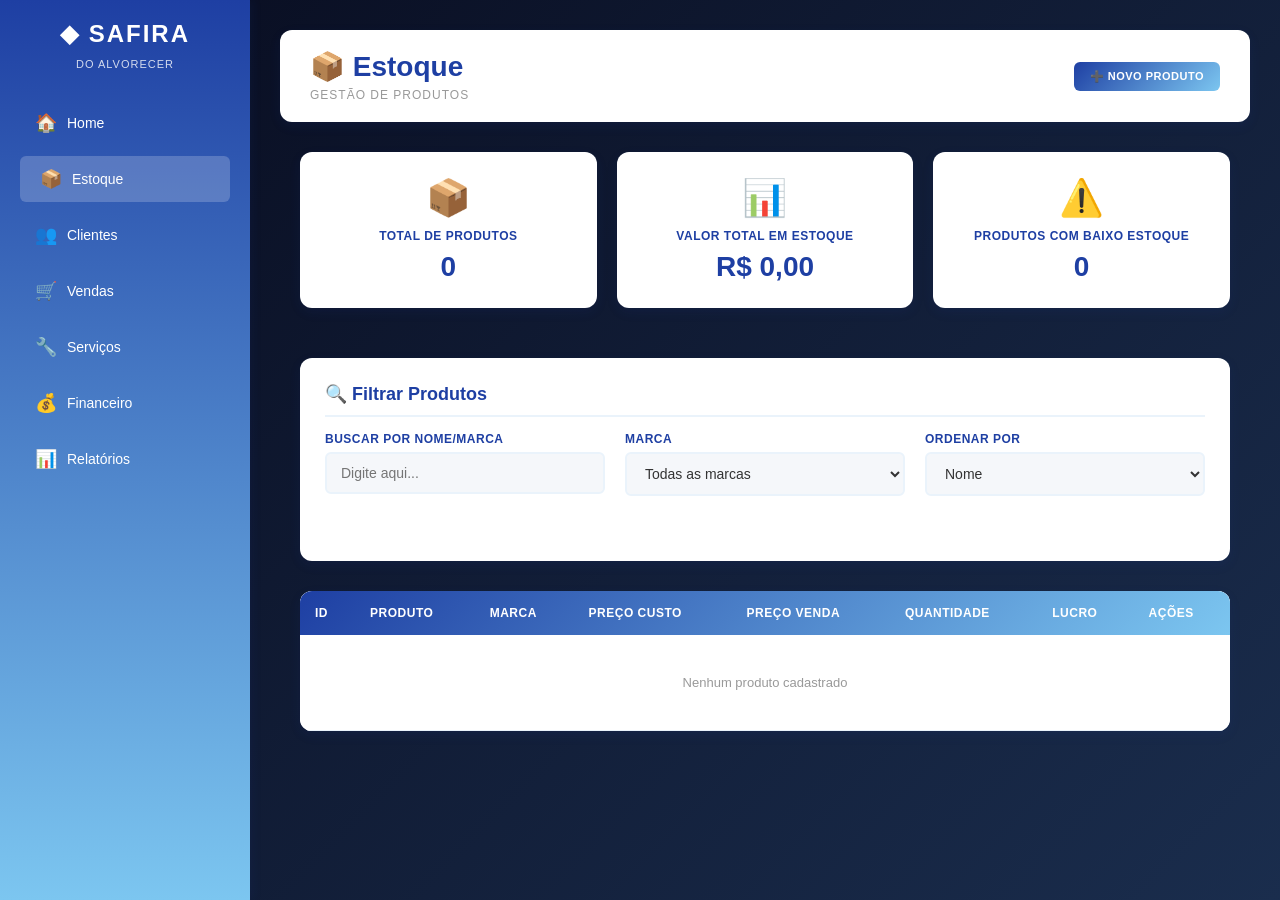
==== modulos/estoque.html @ ae23768a "Create estoque.html" ====
<!DOCTYPE html>
<html lang="pt-BR">
<head>
    <meta charset="UTF-8">
    <meta name="viewport" content="width=device-width, initial-scale=1.0">
    <title>SAFIRA - Estoque</title>
    <link rel="stylesheet" href="../css/style.css">
</head>
<body>
    <!-- SIDEBAR -->
    <aside class="sidebar">
        <div class="sidebar-logo">◆ SAFIRA</div>
        <div class="sidebar-subtitle">Do Alvorecer</div>
        
        <ul class="sidebar-menu">
            <li>
                <a href="../index.html">
                    <span>🏠</span>
                    Home
                </a>
            </li>
            <li>
                <a href="estoque.html" class="ativo">
                    <span>📦</span>
                    Estoque
                </a>
            </li>
            <li>
                <a href="clientes.html">
                    <span>👥</span>
                    Clientes
                </a>
            </li>
            <li>
                <a href="vendas.html">
                    <span>🛒</span>
                    Vendas
                </a>
            </li>
            <li>
                <a href="servicos.html">
                    <span>🔧</span>
                    Serviços
                </a>
            </li>
            <li>
                <a href="financeiro.html">
                    <span>💰</span>
                    Financeiro
                </a>
            </li>
            <li>
                <a href="relatorios.html">
                    <span>📊</span>
                    Relatórios
                </a>
            </li>
        </ul>
    </aside>

    <!-- MAIN CONTENT -->
    <main class="main-content">
        <!-- HEADER -->
        <header class="header">
            <div class="header-titulo">
                <h1>📦 Estoque</h1>
                <p>Gestão de produtos</p>
            </div>
            <div class="header-acoes">
                <button class="btn btn-primary btn-small" onclick="abrirModalAdicionar()">
                    ➕ Novo Produto
                </button>
            </div>
        </header>

        <!-- CONTAINER PRINCIPAL -->
        <div class="container">
            <!-- CARDS DE ESTATÍSTICAS -->
            <div style="display: grid; grid-template-columns: repeat(auto-fit, minmax(200px, 1fr)); gap: 20px; margin-bottom: 30px;">
                <div class="stat-card">
                    <div class="stat-icon">📦</div>
                    <div class="stat-label">Total de Produtos</div>
                    <div class="stat-value" id="totalProdutos">0</div>
                </div>
                <div class="stat-card">
                    <div class="stat-icon">📊</div>
                    <div class="stat-label">Valor Total em Estoque</div>
                    <div class="stat-value" id="valorTotal">R$ 0</div>
                </div>
                <div class="stat-card">
                    <div class="stat-icon">⚠️</div>
                    <div class="stat-label">Produtos com Baixo Estoque</div>
                    <div class="stat-value" id="baixoEstoque">0</div>
                </div>
            </div>

            <!-- FILTROS -->
            <div class="card">
                <h3 class="card-titulo">🔍 Filtrar Produtos</h3>
                
                <div class="form-row">
                    <div class="form-group">
                        <label>Buscar por Nome/Marca</label>
                        <input type="text" id="buscaNome" placeholder="Digite aqui..." 
                               onkeyup="filtrarTabela()">
                    </div>
                    <div class="form-group">
                        <label>Marca</label>
                        <select id="filtroMarca" onchange="filtrarTabela()">
                            <option value="">Todas as marcas</option>
                        </select>
                    </div>
                    <div class="form-group">
                        <label>Ordenar por</label>
                        <select id="ordenar" onchange="filtrarTabela()">
                            <option value="nome">Nome</option>
                            <option value="preco">Preço</option>
                            <option value="estoque">Quantidade</option>
                        </select>
                    </div>
                </div>
            </div>

            <!-- TABELA DE PRODUTOS -->
            <div class="tabela-container" style="margin-top: 30px;">
                <table id="tabelaProdutos">
                    <thead>
                        <tr>
                            <th>ID</th>
                            <th>Produto</th>
                            <th>Marca</th>
                            <th>Preço Custo</th>
                            <th>Preço Venda</th>
                            <th>Quantidade</th>
                            <th>Lucro</th>
                            <th>Ações</th>
                        </tr>
                    </thead>
                    <tbody id="tbody">
                        <tr>
                            <td colspan="8" style="text-align: center; padding: 40px;">
                                <div class="loading">
                                    <div class="spinner"></div>
                                    <p>Carregando produtos...</p>
                                </div>
                            </td>
                        </tr>
                    </tbody>
                </table>
            </div>

        </div>
    </main>

    <!-- MODAL ADICIONAR PRODUTO -->
    <div class="modal" id="modalAdicionar">
        <div class="modal-content">
            <button class="modal-close" onclick="fecharModalAdicionar()">✕</button>
            <div class="modal-header">➕ Novo Produto</div>
            
            <div class="modal-body">
                <form id="formProduto">
                    <div class="form-group">
                        <label>Nome do Produto *</label>
                        <input type="text" name="nome" required>
                    </div>

                    <div class="form-row">
                        <div class="form-group">
                            <label>Marca *</label>
                            <input type="text" name="marca" required>
                        </div>
                        <div class="form-group">
                            <label>Modelo *</label>
                            <input type="text" name="modelo" required>
                        </div>
                    </div>

                    <div class="form-row">
                        <div class="form-group">
                            <label>Cor</label>
                            <input type="text" name="cor">
                        </div>
                        <div class="form-group">
                            <label>Preço Custo *</label>
                            <input type="number" name="preco_custo" step="0.01" min="0" required>
                        </div>
                    </div>

                    <div class="form-row">
                        <div class="form-group">
                            <label>Preço Venda *</label>
                            <input type="number" name="preco_venda" step="0.01" min="0" required>
                        </div>
                        <div class="form-group">
                            <label>Quantidade *</label>
                            <input type="number" name="estoque" min="1" value="1" required>
                        </div>
                    </div>

                    <div class="form-group">
                        <label>Descrição</label>
                        <textarea name="descricao"></textarea>
                    </div>
                </form>
            </div>

            <div class="modal-footer">
                <button class="btn btn-secondary" onclick="fecharModalAdicionar()">Cancelar</button>
                <button class="btn btn-primary" onclick="salvarProduto()">Salvar Produto</button>
            </div>
        </div>
    </div>

    <!-- SCRIPTS -->
    <script src="../js/config.js"></script>
    <script src="../js/utils.js"></script>
    <script src="../js/api.js"></script>

    <script>
        let todosProdutos = [];

        // Carregar produtos ao abrir a página
        document.addEventListener('DOMContentLoaded', function() {
            carregarProdutos();
        });

        async function carregarProdutos() {
            const produtos = await listarEstoque();
            todosProdutos = produtos;
            
            preencherTabela(produtos);
            carregarMarcas();
            atualizarEstatisticas(produtos);
        }

        function preencherTabela(produtos) {
            const tbody = document.getElementById('tbody');
            
            if (produtos.length === 0) {
                tbody.innerHTML = `
                    <tr>
                        <td colspan="8" style="text-align: center; padding: 40px;">
                            <p style="color: #999;">Nenhum produto cadastrado</p>
                        </td>
                    </tr>
                `;
                return;
            }

            tbody.innerHTML = produtos.map((p, index) => {
                const custo = parseFloat(p[5]) || 0;
                const venda = parseFloat(p[6]) || 0;
                const lucro = custo > 0 ? ((venda - custo) / custo * 100).toFixed(1) : 0;
                const valorEstoque = venda * parseInt(p[7]);

                return `
                    <tr>
                        <td>${p[0]}</td>
                        <td><strong>${p[1]}</strong></td>
                        <td>${p[2] || '-'}</td>
                        <td>${formatarMoeda(custo)}</td>
                        <td>${formatarMoeda(venda)}</td>
                        <td>
                            ${p[7] <= 5 ? `<span class="badge badge-danger">${p[7]}</span>` : p[7]}
                        </td>
                        <td>
                            <strong style="color: ${lucro > 50 ? 'var(--verde)' : 'var(--vermelho)'}">
                                ${lucro}%
                            </strong>
                        </td>
                        <td>
                            <button class="btn btn-secondary btn-small" 
                                    onclick="editarProduto(${index})">✏️</button>
                            <button class="btn btn-danger btn-small" 
                                    onclick="deletarProduto(${index})">🗑️</button>
                        </td>
                    </tr>
                `;
            }).join('');
        }

        function carregarMarcas() {
            const marcas = [...new Set(todosProdutos.map(p => p[2]).filter(m => m))];
            const select = document.getElementById('filtroMarca');
            
            marcas.forEach(marca => {
                const option = document.createElement('option');
                option.value = marca;
                option.textContent = marca;
                select.appendChild(option);
            });
        }

        function atualizarEstatisticas(produtos) {
            const total = produtos.length;
            const valorTotal = produtos.reduce((sum, p) => sum + (parseFloat(p[6]) * parseInt(p[7])), 0);
            const baixo = produtos.filter(p => parseInt(p[7]) <= 5).length;

            document.getElementById('totalProdutos').textContent = total;
            document.getElementById('valorTotal').textContent = formatarMoeda(valorTotal);
            document.getElementById('baixoEstoque').textContent = baixo;
        }

        function filtrarTabela() {
            const busca = document.getElementById('buscaNome').value.toLowerCase();
            const marca = document.getElementById('filtroMarca').value;

            let filtrado = todosProdutos.filter(p => {
                const matchBusca = !busca || p[1].toLowerCase().includes(busca) || p[2].toLowerCase().includes(busca);
                const matchMarca = !marca || p[2] === marca;
                return matchBusca && matchMarca;
            });

            preencherTabela(filtrado);
            atualizarEstatisticas(filtrado);
        }

        function abrirModalAdicionar() {
            document.getElementById('modalAdicionar').classList.add('show');
            document.getElementById('formProduto').reset();
        }

        function fecharModalAdicionar() {
            document.getElementById('modalAdicionar').classList.remove('show');
        }

        async function salvarProduto() {
            const form = document.getElementById('formProduto');
            const dados = new FormData(form);
            
            const payload = {
                nome: dados.get('nome'),
                marca: dados.get('marca'),
                modelo: dados.get('modelo'),
                cor: dados.get('cor'),
                preco_custo: dados.get('preco_custo'),
                preco_venda: dados.get('preco_venda'),
                estoque: dados.get('estoque'),
                descricao: dados.get('descricao')
            };

            const resultado = await salvarProduto(payload);

            if (resultado.status === 'sucesso') {
                mostrarSucesso('Produto salvo com sucesso! ✅');
                fecharModalAdicionar();
                setTimeout(() => carregarProdutos(), 1000);
            } else {
                mostrarErro('Erro ao salvar produto: ' + resultado.mensagem);
            }
        }

        function editarProduto(index) {
            mostrarAviso('Edição em desenvolvimento 🚧');
        }

        function deletarProduto(index) {
            if (confirm('Tem certeza que deseja deletar este produto?')) {
                mostrarSucesso('Produto deletado! (Ainda não implementado)');
            }
        }

        // Fechar modal ao clicar fora
        window.onclick = function(event) {
            const modal = document.getElementById('modalAdicionar');
            if (event.target === modal) {
                fecharModalAdicionar();
            }
        }
    </script>

    <style>
        .modal.show {
            display: flex;
        }

        .modal {
            display: none;
            position: fixed;
            top: 0;
            left: 0;
            right: 0;
            bottom: 0;
            background: rgba(0, 0, 0, 0.5);
            z-index: 1000;
            align-items: center;
            justify-content: center;
            padding: 20px;
        }

        .modal-content {
            background: var(--branco);
            border-radius: 12px;
            padding: 30px;
            max-width: 500px;
            width: 100%;
            box-shadow: 0 20px 60px rgba(0, 0, 0, 0.3);
            animation: slideUp 0.3s ease;
        }

        @keyframes slideUp {
            from {
                opacity: 0;
                transform: translateY(30px);
            }
            to {
                opacity: 1;
                transform: translateY(0);
            }
        }
    </style>
</body>
</html>
---- css/style.css ----
/* ================================
   SAFIRA - Global Styles
   ================================ */

:root {
  --azul-royal: #1E3FA3;
  --azul-celeste: #7CC6F0;
  --meia-noite: #080C1F;
  --nevoa: #EAF3FB;
  --branco: #FFFFFF;
  --cinza-claro: #F5F7FA;
  --verde: #28a745;
  --vermelho: #dc3545;
  --amarelo: #ffc107;
  --sombra: rgba(30, 63, 163, 0.1);
}

* {
  margin: 0;
  padding: 0;
  box-sizing: border-box;
}

html, body {
  font-family: 'Segoe UI', Tahoma, Geneva, Verdana, sans-serif;
  background: linear-gradient(135deg, var(--meia-noite) 0%, #1a2d4d 100%);
  color: #333;
  scroll-behavior: smooth;
}

/* ================================
   SCROLLBAR
   ================================ */

::-webkit-scrollbar {
  width: 10px;
}

::-webkit-scrollbar-track {
  background: var(--cinza-claro);
}

::-webkit-scrollbar-thumb {
  background: var(--azul-royal);
  border-radius: 5px;
}

::-webkit-scrollbar-thumb:hover {
  background: var(--azul-celeste);
}

/* ================================
   LAYOUT PRINCIPAL
   ================================ */

body {
  display: flex;
  min-height: 100vh;
}

.sidebar {
  width: 250px;
  background: linear-gradient(180deg, var(--azul-royal) 0%, var(--azul-celeste) 100%);
  color: var(--branco);
  padding: 20px;
  position: fixed;
  height: 100vh;
  overflow-y: auto;
  box-shadow: 2px 0 10px var(--sombra);
}

.sidebar-logo {
  font-size: 24px;
  font-weight: 700;
  margin-bottom: 10px;
  text-align: center;
  letter-spacing: 2px;
}

.sidebar-subtitle {
  font-size: 11px;
  opacity: 0.8;
  text-align: center;
  margin-bottom: 30px;
  text-transform: uppercase;
  letter-spacing: 1px;
}

.sidebar-menu {
  list-style: none;
}

.sidebar-menu li {
  margin-bottom: 10px;
}

.sidebar-menu a {
  display: flex;
  align-items: center;
  padding: 12px 15px;
  color: var(--branco);
  text-decoration: none;
  border-radius: 6px;
  transition: all 0.3s ease;
  font-size: 14px;
}

.sidebar-menu a:hover,
.sidebar-menu a.ativo {
  background: rgba(255, 255, 255, 0.2);
  padding-left: 20px;
}

.sidebar-menu span {
  margin-right: 10px;
  font-size: 18px;
}

.main-content {
  margin-left: 250px;
  flex: 1;
  padding: 30px;
}

/* ================================
   HEADER
   ================================ */

.header {
  background: var(--branco);
  padding: 20px 30px;
  border-radius: 12px;
  box-shadow: 0 4px 12px var(--sombra);
  margin-bottom: 30px;
  display: flex;
  justify-content: space-between;
  align-items: center;
}

.header-titulo h1 {
  font-size: 28px;
  color: var(--azul-royal);
  margin-bottom: 5px;
}

.header-titulo p {
  font-size: 12px;
  color: #999;
  text-transform: uppercase;
  letter-spacing: 1px;
}

.header-acoes {
  display: flex;
  gap: 10px;
  align-items: center;
}

/* ================================
   CONTAINERS
   ================================ */

.container {
  max-width: 1200px;
  margin: 0 auto;
  padding: 0 20px;
}

.card {
  background: var(--branco);
  border-radius: 12px;
  box-shadow: 0 4px 12px var(--sombra);
  padding: 25px;
  margin-bottom: 20px;
  transition: all 0.3s ease;
}

.card:hover {
  box-shadow: 0 8px 20px var(--sombra);
  transform: translateY(-2px);
}

.card-titulo {
  font-size: 18px;
  font-weight: 700;
  color: var(--azul-royal);
  margin-bottom: 15px;
  padding-bottom: 10px;
  border-bottom: 2px solid var(--nevoa);
}

/* ================================
   FORMULÁRIOS
   ================================ */

.form-group {
  margin-bottom: 20px;
  display: flex;
  flex-direction: column;
}

.form-row {
  display: grid;
  grid-template-columns: repeat(auto-fit, minmax(200px, 1fr));
  gap: 20px;
  margin-bottom: 20px;
}

label {
  font-size: 12px;
  font-weight: 600;
  color: var(--azul-royal);
  margin-bottom: 6px;
  text-transform: uppercase;
  letter-spacing: 0.5px;
}

input[type="text"],
input[type="email"],
input[type="number"],
input[type="date"],
input[type="password"],
select,
textarea {
  padding: 11px 14px;
  border: 2px solid var(--nevoa);
  border-radius: 6px;
  font-size: 14px;
  font-family: inherit;
  transition: all 0.3s ease;
  background: var(--cinza-claro);
  color: #333;
}

input:focus,
select:focus,
textarea:focus {
  outline: none;
  border-color: var(--azul-royal);
  background: var(--branco);
  box-shadow: 0 0 0 3px rgba(30, 63, 163, 0.1);
}

textarea {
  resize: vertical;
  min-height: 100px;
}

/* ================================
   BOTÕES
   ================================ */

.btn {
  padding: 12px 24px;
  border: none;
  border-radius: 6px;
  cursor: pointer;
  font-weight: 600;
  text-transform: uppercase;
  transition: all 0.3s ease;
  text-decoration: none;
  display: inline-block;
  font-size: 12px;
  letter-spacing: 0.5px;
}

.btn-primary {
  background: linear-gradient(135deg, var(--azul-royal) 0%, var(--azul-celeste) 100%);
  color: var(--branco);
}

.btn-primary:hover {
  transform: translateY(-2px);
  box-shadow: 0 8px 20px rgba(30, 63, 163, 0.3);
}

.btn-secondary {
  background: var(--nevoa);
  color: var(--azul-royal);
  border: 2px solid var(--azul-royal);
}

.btn-secondary:hover {
  background: var(--azul-royal);
  color: var(--branco);
}

.btn-success {
  background: var(--verde);
  color: var(--branco);
}

.btn-success:hover {
  background: #218838;
  transform: translateY(-2px);
}

.btn-danger {
  background: var(--vermelho);
  color: var(--branco);
}

.btn-danger:hover {
  background: #c82333;
  transform: translateY(-2px);
}

.btn-small {
  padding: 8px 16px;
  font-size: 11px;
}

.btn-block {
  width: 100%;
  display: block;
}

/* ================================
   TABELAS
   ================================ */

.tabela-container {
  background: var(--branco);
  border-radius: 12px;
  box-shadow: 0 4px 12px var(--sombra);
  overflow: hidden;
}

table {
  width: 100%;
  border-collapse: collapse;
  background: var(--branco);
}

thead {
  background: linear-gradient(135deg, var(--azul-royal) 0%, var(--azul-celeste) 100%);
  color: var(--branco);
}

th {
  padding: 15px;
  text-align: left;
  font-weight: 600;
  text-transform: uppercase;
  font-size: 12px;
  letter-spacing: 0.5px;
}

td {
  padding: 12px 15px;
  border-bottom: 1px solid var(--nevoa);
  font-size: 13px;
}

tbody tr:hover {
  background: var(--cinza-claro);
  cursor: pointer;
}

tbody tr:nth-child(even) {
  background: rgba(30, 63, 163, 0.02);
}

/* ================================
   BADGES
   ================================ */

.badge {
  display: inline-block;
  padding: 4px 12px;
  border-radius: 20px;
  font-size: 11px;
  font-weight: 600;
  text-transform: uppercase;
  letter-spacing: 0.5px;
}

.badge-primary {
  background: rgba(30, 63, 163, 0.2);
  color: var(--azul-royal);
  border: 1px solid var(--azul-royal);
}

.badge-success {
  background: rgba(40, 167, 69, 0.2);
  color: var(--verde);
  border: 1px solid var(--verde);
}

.badge-danger {
  background: rgba(220, 53, 69, 0.2);
  color: var(--vermelho);
  border: 1px solid var(--vermelho);
}

.badge-warning {
  background: rgba(255, 193, 7, 0.2);
  color: #ff9800;
  border: 1px solid #ff9800;
}

/* ================================
   ALERTAS E NOTIFICAÇÕES
   ================================ */

.alert {
  padding: 15px;
  border-radius: 6px;
  margin-bottom: 20px;
  border-left: 4px solid;
}

.alert-success {
  background: #d4edda;
  color: #155724;
  border-left-color: var(--verde);
}

.alert-error {
  background: #f8d7da;
  color: #721c24;
  border-left-color: var(--vermelho);
}

.alert-warning {
  background: #fff3cd;
  color: #856404;
  border-left-color: var(--amarelo);
}

.alert-info {
  background: #d1ecf1;
  color: #0c5460;
  border-left-color: var(--azul-celeste);
}

/* ================================
   MODAIS
   ================================ */

.modal {
  display: none;
  position: fixed;
  top: 0;
  left: 0;
  right: 0;
  bottom: 0;
  background: rgba(0, 0, 0, 0.5);
  z-index: 1000;
  align-items: center;
  justify-content: center;
  padding: 20px;
}

.modal.show {
  display: flex;
}

.modal-content {
  background: var(--branco);
  border-radius: 12px;
  padding: 30px;
  max-width: 500px;
  width: 100%;
  box-shadow: 0 20px 60px rgba(0, 0, 0, 0.3);
  animation: slideUp 0.3s ease;
}

.modal-header {
  font-size: 20px;
  font-weight: 700;
  color: var(--azul-royal);
  margin-bottom: 20px;
  padding-bottom: 15px;
  border-bottom: 2px solid var(--nevoa);
}

.modal-body {
  margin-bottom: 25px;
}

.modal-footer {
  display: flex;
  gap: 10px;
  justify-content: flex-end;
}

.modal-close {
  position: absolute;
  top: 15px;
  right: 15px;
  background: none;
  border: none;
  font-size: 24px;
  cursor: pointer;
  color: #999;
}

/* ================================
   CARDS ESTATÍSTICAS
   ================================ */

.stat-card {
  background: var(--branco);
  border-radius: 12px;
  padding: 25px;
  text-align: center;
  box-shadow: 0 4px 12px var(--sombra);
  margin-bottom: 20px;
}

.stat-icon {
  font-size: 36px;
  margin-bottom: 10px;
}

.stat-label {
  font-size: 12px;
  color: var(--azul-royal);
  text-transform: uppercase;
  font-weight: 600;
  margin-bottom: 8px;
  letter-spacing: 0.5px;
}

.stat-value {
  font-size: 28px;
  font-weight: 700;
  color: var(--azul-royal);
}

/* ================================
   LOADING E SPINNER
   ================================ */

.spinner {
  border: 4px solid rgba(124, 198, 240, 0.2);
  border-top: 4px solid var(--azul-royal);
  border-radius: 50%;
  width: 40px;
  height: 40px;
  animation: spin 1s linear infinite;
  margin: 20px auto;
}

@keyframes spin {
  0% { transform: rotate(0deg); }
  100% { transform: rotate(360deg); }
}

.loading {
  text-align: center;
  padding: 40px 20px;
  color: var(--azul-royal);
}

/* ================================
   ANIMAÇÕES
   ================================ */

@keyframes slideUp {
  from {
    opacity: 0;
    transform: translateY(30px);
  }
  to {
    opacity: 1;
    transform: translateY(0);
  }
}

@keyframes slideIn {
  from {
    opacity: 0;
    transform: translateX(100px);
  }
  to {
    opacity: 1;
    transform: translateX(0);
  }
}

@keyframes fadeIn {
  from { opacity: 0; }
  to { opacity: 1; }
}

/* ================================
   RESPONSIVO
   ================================ */

@media (max-width: 768px) {
  .sidebar {
    width: 70px;
    padding: 10px;
  }

  .sidebar-logo {
    font-size: 20px;
    margin-bottom: 20px;
  }

  .sidebar-subtitle {
    display: none;
  }

  .sidebar-menu span {
    margin-right: 0;
  }

  .sidebar-menu a {
    justify-content: center;
    padding: 12px;
  }

  .main-content {
    margin-left: 70px;
    padding: 20px;
  }

  .header {
    flex-direction: column;
    gap: 15px;
    text-align: center;
  }

  .header-acoes {
    justify-content: center;
  }

  .form-row {
    grid-template-columns: 1fr;
  }

  .modal-content {
    max-width: 90%;
  }

  table {
    font-size: 12px;
  }

  th, td {
    padding: 10px;
  }
}

@media (max-width: 480px) {
  .sidebar {
    width: 60px;
  }

  .main-content {
    margin-left: 60px;
    padding: 15px;
  }

  .header-titulo h1 {
    font-size: 20px;
  }

  .btn {
    padding: 10px 16px;
    font-size: 11px;
  }

  .card {
    padding: 15px;
  }
}
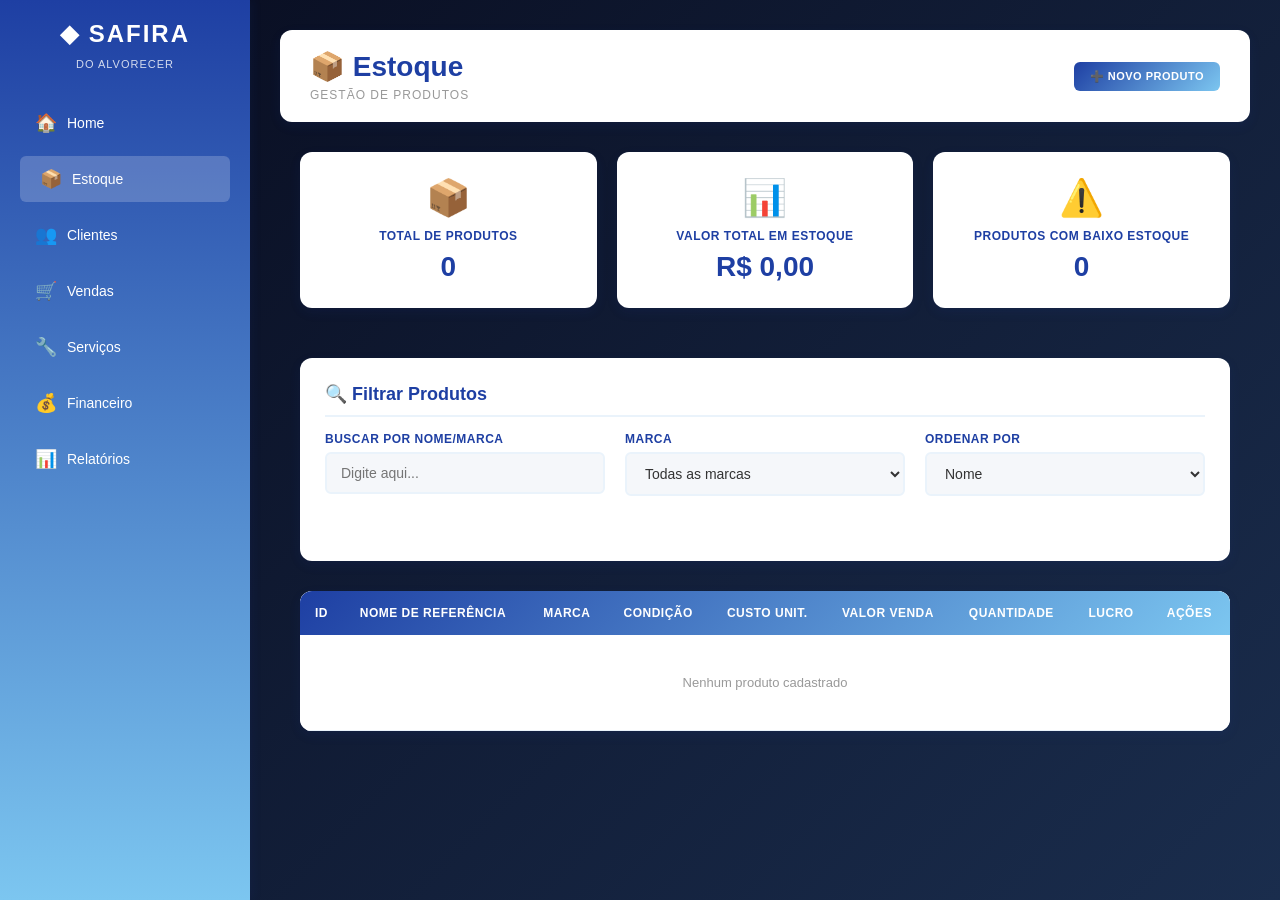
==== commit cb57eee2: "Update estoque.html" ====
--- a/modulos/estoque.html
+++ b/modulos/estoque.html
@@ -11,7 +11,7 @@
     <aside class="sidebar">
         <div class="sidebar-logo">◆ SAFIRA</div>
         <div class="sidebar-subtitle">Do Alvorecer</div>
-        
+
         <ul class="sidebar-menu">
             <li>
                 <a href="../index.html">
@@ -85,7 +85,7 @@
                 <div class="stat-card">
                     <div class="stat-icon">📊</div>
                     <div class="stat-label">Valor Total em Estoque</div>
-                    <div class="stat-value" id="valorTotal">R$ 0</div>
+                    <div class="stat-value" id="valorTotalEstoque">R$ 0</div>
                 </div>
                 <div class="stat-card">
                     <div class="stat-icon">⚠️</div>
@@ -97,11 +97,11 @@
             <!-- FILTROS -->
             <div class="card">
                 <h3 class="card-titulo">🔍 Filtrar Produtos</h3>
-                
+
                 <div class="form-row">
                     <div class="form-group">
                         <label>Buscar por Nome/Marca</label>
-                        <input type="text" id="buscaNome" placeholder="Digite aqui..." 
+                        <input type="text" id="buscaNome" placeholder="Digite aqui..."
                                onkeyup="filtrarTabela()">
                     </div>
                     <div class="form-group">
@@ -127,10 +127,11 @@
                     <thead>
                         <tr>
                             <th>ID</th>
-                            <th>Produto</th>
+                            <th>Nome de Referência</th>
                             <th>Marca</th>
-                            <th>Preço Custo</th>
-                            <th>Preço Venda</th>
+                            <th>Condição</th>
+                            <th>Custo Unit.</th>
+                            <th>Valor Venda</th>
                             <th>Quantidade</th>
                             <th>Lucro</th>
                             <th>Ações</th>
@@ -138,7 +139,7 @@
                     </thead>
                     <tbody id="tbody">
                         <tr>
-                            <td colspan="8" style="text-align: center; padding: 40px;">
+                            <td colspan="9" style="text-align: center; padding: 40px;">
                                 <div class="loading">
                                     <div class="spinner"></div>
                                     <p>Carregando produtos...</p>
@@ -154,60 +155,202 @@
 
     <!-- MODAL ADICIONAR PRODUTO -->
     <div class="modal" id="modalAdicionar">
-        <div class="modal-content">
+        <div class="modal-content modal-content-lg">
             <button class="modal-close" onclick="fecharModalAdicionar()">✕</button>
             <div class="modal-header">➕ Novo Produto</div>
-            
+
             <div class="modal-body">
+                <div class="info-box">
+                    📦 Registre um novo produto no estoque. Campos com * são obrigatórios.
+                </div>
+
+                <div id="formMessage" class="alert" style="display:none;"></div>
+
                 <form id="formProduto">
-                    <div class="form-group">
-                        <label>Nome do Produto *</label>
-                        <input type="text" name="nome" required>
+                    <!-- SEÇÃO 1: PRODUTO -->
+                    <div class="form-section">
+                        <div class="section-title">📦 Informações do Produto</div>
+
+                        <div class="form-row">
+                            <div class="form-group">
+                                <label for="marca">Marca *</label>
+                                <select id="marca" name="marca" required>
+                                    <option value="">Selecione...</option>
+                                    <option value="Apple">Apple</option>
+                                    <option value="Samsung">Samsung</option>
+                                    <option value="Xiaomi">Xiaomi</option>
+                                    <option value="Motorola">Motorola</option>
+                                </select>
+                            </div>
+
+                            <div class="form-group">
+                                <label for="modelo">Modelo *</label>
+                                <input type="text" id="modelo" name="modelo" placeholder="iPhone 11" required>
+                            </div>
+                        </div>
+
+                        <div class="form-row">
+                            <div class="form-group">
+                                <label for="cor">Cor *</label>
+                                <select id="cor" name="cor" required>
+                                    <option value="">Selecione...</option>
+                                    <option value="Branco">Branco</option>
+                                    <option value="Preto">Preto</option>
+                                    <option value="Cinza">Cinza</option>
+                                    <option value="Azul">Azul</option>
+                                    <option value="Vermelho">Vermelho</option>
+                                    <option value="Dourado">Dourado</option>
+                                    <option value="Rosa">Rosa</option>
+                                </select>
+                            </div>
+
+                            <div class="form-group">
+                                <label for="condicao">Condição *</label>
+                                <select id="condicao" name="condicao" required>
+                                    <option value="">Selecione...</option>
+                                    <option value="Novo">Novo</option>
+                                    <option value="Seminovo">Seminovo</option>
+                                    <option value="Usado">Usado</option>
+                                </select>
+                            </div>
+                        </div>
+
+                        <div class="form-row">
+                            <div class="form-group full">
+                                <label for="especificacao">Especificação *</label>
+                                <input type="text" id="especificacao" name="especificacao" placeholder="128GB-86%" required>
+                            </div>
+                        </div>
                     </div>
 
-                    <div class="form-row">
-                        <div class="form-group">
-                            <label>Marca *</label>
-                            <input type="text" name="marca" required>
-                        </div>
-                        <div class="form-group">
-                            <label>Modelo *</label>
-                            <input type="text" name="modelo" required>
+                    <!-- SEÇÃO 2: IDENTIFICAÇÃO -->
+                    <div class="form-section">
+                        <div class="section-title">🔢 Identificação</div>
+
+                        <div class="form-row">
+                            <div class="form-group">
+                                <label for="tipoCodig">Tipo de Código *</label>
+                                <select id="tipoCodig" name="tipoCodig" required>
+                                    <option value="">Selecione...</option>
+                                    <option value="IMEI">IMEI</option>
+                                    <option value="CODIGO_SERIE">Código de Série</option>
+                                </select>
+                            </div>
+
+                            <div class="form-group">
+                                <label for="codigo">Código *</label>
+                                <input type="text" id="codigo" name="codigo" placeholder="Apenas números" required>
+                            </div>
+                        </div>
+
+                        <div class="form-row">
+                            <div class="form-group">
+                                <label for="dataEntrada">Data de Entrada *</label>
+                                <input type="date" id="dataEntrada" name="dataEntrada" required>
+                            </div>
+                        </div>
+
+                        <div class="form-row">
+                            <div class="form-group full">
+                                <label>📌 Nome de Referência</label>
+                                <div class="calculated-field" id="nomeReferencia">
+                                    Marca - Modelo - Cor - Especificação
+                                </div>
+                            </div>
                         </div>
                     </div>
 
-                    <div class="form-row">
-                        <div class="form-group">
-                            <label>Cor</label>
-                            <input type="text" name="cor">
-                        </div>
-                        <div class="form-group">
-                            <label>Preço Custo *</label>
-                            <input type="number" name="preco_custo" step="0.01" min="0" required>
-                        </div>
+                    <!-- SEÇÃO 3: FOTOS -->
+                    <div class="form-section">
+                        <div class="section-title">📸 Fotos do Produto</div>
+
+                        <div class="form-row">
+                            <div class="form-group full">
+                                <label for="fotoFrente">Foto Frente *</label>
+                                <input type="file" id="fotoFrente" name="fotoFrente" accept="image/*" required>
+                            </div>
+                        </div>
+
+                        <div class="form-row">
+                            <div class="form-group full">
+                                <label for="fotoVerso">Foto Verso *</label>
+                                <input type="file" id="fotoVerso" name="fotoVerso" accept="image/*" required>
+                            </div>
+                        </div>
+
+                        <!-- Preview de fotos -->
+                        <div class="image-preview" id="imagePreview"></div>
                     </div>
 
-                    <div class="form-row">
-                        <div class="form-group">
-                            <label>Preço Venda *</label>
-                            <input type="number" name="preco_venda" step="0.01" min="0" required>
-                        </div>
-                        <div class="form-group">
-                            <label>Quantidade *</label>
-                            <input type="number" name="estoque" min="1" value="1" required>
+                    <!-- SEÇÃO 4: PREÇOS E LUCRO -->
+                    <div class="form-section">
+                        <div class="section-title">💰 Preços e Lucro</div>
+
+                        <div class="form-row">
+                            <div class="form-group">
+                                <label for="custUnitario">Custo Unitário (R$) *</label>
+                                <input type="number" id="custUnitario" name="custUnitario" step="0.01" min="0" required>
+                            </div>
+
+                            <div class="form-group">
+                                <label for="margem">Margem de Lucro (%)</label>
+                                <input type="number" id="margem" name="margem" step="0.01" min="0" value="100">
+                            </div>
+
+                            <div class="form-group">
+                                <label for="quantidade">Quantidade</label>
+                                <input type="number" id="quantidade" name="quantidade" min="1" value="1">
+                            </div>
+                        </div>
+
+                        <!-- Resumo de Valores Calculados -->
+                        <div class="values-summary">
+                            <div class="value-row">
+                                <span class="value-label">Custo Total:</span>
+                                <span class="value-amount" id="custoTotal">R$ 0,00</span>
+                            </div>
+                            <div class="value-row">
+                                <span class="value-label">Valor Unitário:</span>
+                                <span class="value-amount" id="valorUnitario">R$ 0,00</span>
+                            </div>
+                            <div class="value-row">
+                                <span class="value-label">Valor Total:</span>
+                                <span class="value-amount" id="valorTotalCalc">R$ 0,00</span>
+                            </div>
+                            <div class="value-row">
+                                <span class="value-label">Valor Venda (c/ ICMS 3%):</span>
+                                <span class="value-amount" id="valorVenda">R$ 0,00</span>
+                            </div>
+                            <div class="value-row">
+                                <span class="value-label">Valor Líquido:</span>
+                                <span class="value-amount" id="valorLiquido">R$ 0,00</span>
+                            </div>
+                        </div>
+
+                        <!-- Destaque para Lucro Bruto -->
+                        <div class="lucro-destacado">
+                            <div class="lucro-label">💰 Lucro Bruto</div>
+                            <div class="lucro-valor" id="lucroBruto">R$ 0,00</div>
                         </div>
                     </div>
 
-                    <div class="form-group">
-                        <label>Descrição</label>
-                        <textarea name="descricao"></textarea>
+                    <!-- SEÇÃO 5: OBSERVAÇÕES -->
+                    <div class="form-section">
+                        <div class="section-title">📝 Observações</div>
+
+                        <div class="form-row">
+                            <div class="form-group full">
+                                <label for="observacoes">Notas adicionais</label>
+                                <textarea id="observacoes" name="observacoes"></textarea>
+                            </div>
+                        </div>
                     </div>
                 </form>
             </div>
 
             <div class="modal-footer">
                 <button class="btn btn-secondary" onclick="fecharModalAdicionar()">Cancelar</button>
-                <button class="btn btn-primary" onclick="salvarProduto()">Salvar Produto</button>
+                <button class="btn btn-primary" onclick="handleSalvarProduto()">Salvar Produto</button>
             </div>
         </div>
     </div>
@@ -223,12 +366,13 @@
         // Carregar produtos ao abrir a página
         document.addEventListener('DOMContentLoaded', function() {
             carregarProdutos();
+            inicializarFormulario();
         });
 
         async function carregarProdutos() {
             const produtos = await listarEstoque();
             todosProdutos = produtos;
-            
+
             preencherTabela(produtos);
             carregarMarcas();
             atualizarEstatisticas(produtos);
@@ -236,11 +380,11 @@
 
         function preencherTabela(produtos) {
             const tbody = document.getElementById('tbody');
-            
+
             if (produtos.length === 0) {
                 tbody.innerHTML = `
                     <tr>
-                        <td colspan="8" style="text-align: center; padding: 40px;">
+                        <td colspan="9" style="text-align: center; padding: 40px;">
                             <p style="color: #999;">Nenhum produto cadastrado</p>
                         </td>
                     </tr>
@@ -248,31 +392,33 @@
                 return;
             }
 
+            // Ordem esperada vinda da planilha (ajuste os índices se a ordem das colunas mudar):
+            // p[0]=ID, p[1]=nomeReferencia, p[2]=marca, p[3]=condicao,
+            // p[4]=custUnitario, p[5]=valorVenda, p[6]=quantidade, p[7]=lucroBruto
             tbody.innerHTML = produtos.map((p, index) => {
-                const custo = parseFloat(p[5]) || 0;
-                const venda = parseFloat(p[6]) || 0;
-                const lucro = custo > 0 ? ((venda - custo) / custo * 100).toFixed(1) : 0;
-                const valorEstoque = venda * parseInt(p[7]);
+                const custo = parseFloat(p[4]) || 0;
+                const venda = parseFloat(p[5]) || 0;
+                const qtd = parseInt(p[6]) || 0;
+                const lucro = parseFloat(p[7]) || 0;
 
                 return `
                     <tr>
                         <td>${p[0]}</td>
                         <td><strong>${p[1]}</strong></td>
                         <td>${p[2] || '-'}</td>
+                        <td>${p[3] || '-'}</td>
                         <td>${formatarMoeda(custo)}</td>
                         <td>${formatarMoeda(venda)}</td>
                         <td>
-                            ${p[7] <= 5 ? `<span class="badge badge-danger">${p[7]}</span>` : p[7]}
+                            ${qtd <= 5 ? `<span class="badge badge-danger">${qtd}</span>` : qtd}
                         </td>
                         <td>
-                            <strong style="color: ${lucro > 50 ? 'var(--verde)' : 'var(--vermelho)'}">
-                                ${lucro}%
-                            </strong>
+                            <strong style="color: var(--verde)">${formatarMoeda(lucro)}</strong>
                         </td>
                         <td>
-                            <button class="btn btn-secondary btn-small" 
+                            <button class="btn btn-secondary btn-small"
                                     onclick="editarProduto(${index})">✏️</button>
-                            <button class="btn btn-danger btn-small" 
+                            <button class="btn btn-danger btn-small"
                                     onclick="deletarProduto(${index})">🗑️</button>
                         </td>
                     </tr>
@@ -283,7 +429,8 @@
         function carregarMarcas() {
             const marcas = [...new Set(todosProdutos.map(p => p[2]).filter(m => m))];
             const select = document.getElementById('filtroMarca');
-            
+            select.innerHTML = '<option value="">Todas as marcas</option>';
+
             marcas.forEach(marca => {
                 const option = document.createElement('option');
                 option.value = marca;
@@ -294,11 +441,11 @@
 
         function atualizarEstatisticas(produtos) {
             const total = produtos.length;
-            const valorTotal = produtos.reduce((sum, p) => sum + (parseFloat(p[6]) * parseInt(p[7])), 0);
-            const baixo = produtos.filter(p => parseInt(p[7]) <= 5).length;
+            const valorTotal = produtos.reduce((sum, p) => sum + ((parseFloat(p[5]) || 0) * (parseInt(p[6]) || 0)), 0);
+            const baixo = produtos.filter(p => (parseInt(p[6]) || 0) <= 5).length;
 
             document.getElementById('totalProdutos').textContent = total;
-            document.getElementById('valorTotal').textContent = formatarMoeda(valorTotal);
+            document.getElementById('valorTotalEstoque').textContent = formatarMoeda(valorTotal);
             document.getElementById('baixoEstoque').textContent = baixo;
         }
 
@@ -307,7 +454,7 @@
             const marca = document.getElementById('filtroMarca').value;
 
             let filtrado = todosProdutos.filter(p => {
-                const matchBusca = !busca || p[1].toLowerCase().includes(busca) || p[2].toLowerCase().includes(busca);
+                const matchBusca = !busca || (p[1] || '').toLowerCase().includes(busca) || (p[2] || '').toLowerCase().includes(busca);
                 const matchMarca = !marca || p[2] === marca;
                 return matchBusca && matchMarca;
             });
@@ -319,25 +466,165 @@
         function abrirModalAdicionar() {
             document.getElementById('modalAdicionar').classList.add('show');
             document.getElementById('formProduto').reset();
+            document.getElementById('imagePreview').innerHTML = '';
+            document.getElementById('dataEntrada').value = obterDataHoje();
+            calcularValores();
+            gerarNomeReferencia();
         }
 
         function fecharModalAdicionar() {
             document.getElementById('modalAdicionar').classList.remove('show');
         }
 
-        async function salvarProduto() {
+        // ================================
+        // Lógica do formulário (nome de referência, fotos, cálculos)
+        // ================================
+
+        function inicializarFormulario() {
+            // Código: apenas números
+            document.getElementById('codigo').addEventListener('input', function(e) {
+                e.target.value = e.target.value.replace(/[^0-9]/g, '');
+            });
+
+            // Nome de referência automático
+            document.getElementById('marca').addEventListener('change', gerarNomeReferencia);
+            document.getElementById('modelo').addEventListener('input', gerarNomeReferencia);
+            document.getElementById('cor').addEventListener('change', gerarNomeReferencia);
+            document.getElementById('especificacao').addEventListener('input', gerarNomeReferencia);
+
+            // Preview de fotos
+            document.getElementById('fotoFrente').addEventListener('change', processarFoto);
+            document.getElementById('fotoVerso').addEventListener('change', processarFoto);
+
+            // Cálculos de valores
+            document.getElementById('custUnitario').addEventListener('input', calcularValores);
+            document.getElementById('margem').addEventListener('input', calcularValores);
+            document.getElementById('quantidade').addEventListener('input', calcularValores);
+
+            document.getElementById('dataEntrada').value = obterDataHoje();
+            calcularValores();
+        }
+
+        function gerarNomeReferencia() {
+            const marca = document.getElementById('marca').value;
+            const modelo = document.getElementById('modelo').value;
+            const cor = document.getElementById('cor').value;
+            const especificacao = document.getElementById('especificacao').value;
+
+            if (!marca || !modelo || !cor || !especificacao) {
+                document.getElementById('nomeReferencia').textContent = 'Preencha todos os campos obrigatórios';
+                return;
+            }
+
+            const nomeRef = `${marca} - ${modelo} - ${cor} - ${especificacao}`;
+            document.getElementById('nomeReferencia').textContent = nomeRef;
+        }
+
+        function processarFoto(event) {
+            const file = event.target.files[0];
+            if (file) {
+                const reader = new FileReader();
+                reader.onload = function(e) {
+                    const tipo = event.target.id === 'fotoFrente' ? 'Frente' : 'Verso';
+                    let preview = document.getElementById('imagePreview');
+
+                    let previewItem = preview.querySelector(`[data-tipo="${tipo}"]`);
+                    if (!previewItem) {
+                        previewItem = document.createElement('div');
+                        previewItem.className = 'preview-item';
+                        previewItem.setAttribute('data-tipo', tipo);
+                        preview.appendChild(previewItem);
+                    }
+
+                    previewItem.innerHTML = `
+                        <img src="${e.target.result}" alt="Foto ${tipo}">
+                        <div class="preview-label">Foto ${tipo}</div>
+                        <button type="button" class="remove-btn" onclick="removerFoto('${tipo}')">Remover</button>
+                    `;
+                };
+                reader.readAsDataURL(file);
+            }
+        }
+
+        function removerFoto(tipo) {
+            if (tipo === 'Frente') {
+                document.getElementById('fotoFrente').value = '';
+            } else {
+                document.getElementById('fotoVerso').value = '';
+            }
+
+            let preview = document.getElementById('imagePreview');
+            let previewItem = preview.querySelector(`[data-tipo="${tipo}"]`);
+            if (previewItem) {
+                previewItem.remove();
+            }
+        }
+
+        function calcularValores() {
+            const custo = parseFloat(document.getElementById('custUnitario').value) || 0;
+            const margem = parseFloat(document.getElementById('margem').value) || 100;
+            const qtd = parseInt(document.getElementById('quantidade').value) || 1;
+
+            const custoTotal = custo * qtd;
+            const valorUnitario = custo * (1 + margem / 100);
+            const valorTotalCalc = valorUnitario * qtd;
+            const lucroBruto = valorTotalCalc - custoTotal;
+            const icms = valorTotalCalc * 0.03;
+            const valorVenda = valorTotalCalc + icms;
+            const valorLiquido = valorVenda - (lucroBruto * 0.06);
+
+            document.getElementById('custoTotal').textContent = formatarMoeda(custoTotal);
+            document.getElementById('valorUnitario').textContent = formatarMoeda(valorUnitario);
+            document.getElementById('valorTotalCalc').textContent = formatarMoeda(valorTotalCalc);
+            document.getElementById('lucroBruto').textContent = formatarMoeda(lucroBruto);
+            document.getElementById('valorVenda').textContent = formatarMoeda(valorVenda);
+            document.getElementById('valorLiquido').textContent = formatarMoeda(valorLiquido);
+        }
+
+        // ================================
+        // Salvar produto (integrado com api.js)
+        // ================================
+
+        async function handleSalvarProduto() {
             const form = document.getElementById('formProduto');
-            const dados = new FormData(form);
-            
+
+            if (!form.checkValidity()) {
+                form.reportValidity();
+                return;
+            }
+
+            const custo = parseFloat(document.getElementById('custUnitario').value) || 0;
+            const margem = parseFloat(document.getElementById('margem').value) || 100;
+            const qtd = parseInt(document.getElementById('quantidade').value) || 1;
+
+            const custoTotal = custo * qtd;
+            const valorUnitario = custo * (1 + margem / 100);
+            const valorTotalCalc = valorUnitario * qtd;
+            const lucroBruto = valorTotalCalc - custoTotal;
+            const icms = valorTotalCalc * 0.03;
+            const valorVenda = valorTotalCalc + icms;
+            const valorLiquido = valorVenda - (lucroBruto * 0.06);
+
             const payload = {
-                nome: dados.get('nome'),
-                marca: dados.get('marca'),
-                modelo: dados.get('modelo'),
-                cor: dados.get('cor'),
-                preco_custo: dados.get('preco_custo'),
-                preco_venda: dados.get('preco_venda'),
-                estoque: dados.get('estoque'),
-                descricao: dados.get('descricao')
+                nomeReferencia: document.getElementById('nomeReferencia').textContent,
+                marca: document.getElementById('marca').value,
+                modelo: document.getElementById('modelo').value,
+                cor: document.getElementById('cor').value,
+                condicao: document.getElementById('condicao').value,
+                especificacao: document.getElementById('especificacao').value,
+                tipoCodig: document.getElementById('tipoCodig').value,
+                codigo: document.getElementById('codigo').value,
+                dataEntrada: document.getElementById('dataEntrada').value,
+                custUnitario: custo,
+                margem: margem,
+                quantidade: qtd,
+                custoTotal: custoTotal,
+                valorUnitario: valorUnitario,
+                valorTotal: valorTotalCalc,
+                valorVenda: valorVenda,
+                valorLiquido: valorLiquido,
+                lucroBruto: lucroBruto,
+                observacoes: document.getElementById('observacoes').value
             };
 
             const resultado = await salvarProduto(payload);
@@ -397,6 +684,13 @@
             width: 100%;
             box-shadow: 0 20px 60px rgba(0, 0, 0, 0.3);
             animation: slideUp 0.3s ease;
+            position: relative;
+        }
+
+        .modal-content-lg {
+            max-width: 650px;
+            max-height: 90vh;
+            overflow-y: auto;
         }
 
         @keyframes slideUp {
@@ -409,6 +703,151 @@
                 transform: translateY(0);
             }
         }
+
+        /* Estilos extras do formulário completo de estoque */
+        .info-box {
+            background: var(--nevoa);
+            border-left: 4px solid var(--azul-royal);
+            padding: 15px;
+            margin-bottom: 20px;
+            border-radius: 6px;
+            font-size: 13px;
+            color: var(--azul-royal);
+        }
+
+        .form-section {
+            margin-bottom: 25px;
+        }
+
+        .section-title {
+            font-size: 13px;
+            font-weight: 700;
+            color: var(--azul-royal);
+            text-transform: uppercase;
+            letter-spacing: 1px;
+            margin-bottom: 15px;
+            padding-bottom: 8px;
+            border-bottom: 2px solid var(--nevoa);
+        }
+
+        .form-group.full {
+            grid-column: 1 / -1;
+        }
+
+        .calculated-field {
+            background: var(--cinza-claro);
+            padding: 11px 14px;
+            border-radius: 6px;
+            border: 2px solid #e0e0e0;
+            font-weight: 500;
+            color: var(--azul-royal);
+            display: flex;
+            align-items: center;
+            min-height: 44px;
+            word-break: break-word;
+        }
+
+        .image-preview {
+            display: flex;
+            gap: 15px;
+            margin-top: 15px;
+            flex-wrap: wrap;
+        }
+
+        .preview-item {
+            flex: 1;
+            min-width: 150px;
+            background: var(--cinza-claro);
+            border: 2px solid var(--nevoa);
+            border-radius: 8px;
+            padding: 10px;
+            text-align: center;
+            position: relative;
+        }
+
+        .preview-item img {
+            max-width: 100%;
+            max-height: 150px;
+            border-radius: 6px;
+            margin-bottom: 8px;
+        }
+
+        .preview-label {
+            font-size: 11px;
+            color: var(--azul-royal);
+            font-weight: 600;
+            text-transform: uppercase;
+        }
+
+        .remove-btn {
+            font-size: 11px;
+            background: #ff6b6b;
+            color: white;
+            border: none;
+            padding: 4px 8px;
+            border-radius: 4px;
+            cursor: pointer;
+            margin-top: 5px;
+        }
+
+        .values-summary {
+            background: linear-gradient(135deg, rgba(30, 63, 163, 0.05) 0%, rgba(124, 198, 240, 0.05) 100%);
+            border: 2px solid var(--nevoa);
+            border-radius: 8px;
+            padding: 20px;
+            margin-top: 20px;
+        }
+
+        .value-row {
+            display: flex;
+            justify-content: space-between;
+            padding: 10px 0;
+            font-size: 13px;
+            border-bottom: 1px solid var(--nevoa);
+        }
+
+        .value-row:last-child {
+            border-bottom: none;
+        }
+
+        .value-label {
+            font-weight: 600;
+            color: var(--azul-royal);
+        }
+
+        .value-amount {
+            color: var(--azul-royal);
+            font-weight: 700;
+        }
+
+        .lucro-destacado {
+            background: rgba(40, 167, 69, 0.1);
+            border: 2px solid var(--verde);
+            border-radius: 6px;
+            padding: 15px;
+            margin-top: 15px;
+            text-align: center;
+        }
+
+        .lucro-valor {
+            font-size: 24px;
+            color: var(--verde);
+            font-weight: 700;
+            margin: 5px 0;
+        }
+
+        .lucro-label {
+            font-size: 12px;
+            color: var(--azul-royal);
+            font-weight: 600;
+            text-transform: uppercase;
+        }
+
+        @media (max-width: 600px) {
+            .modal-content-lg {
+                max-width: 95%;
+            }
+        }
     </style>
 </body>
 </html>
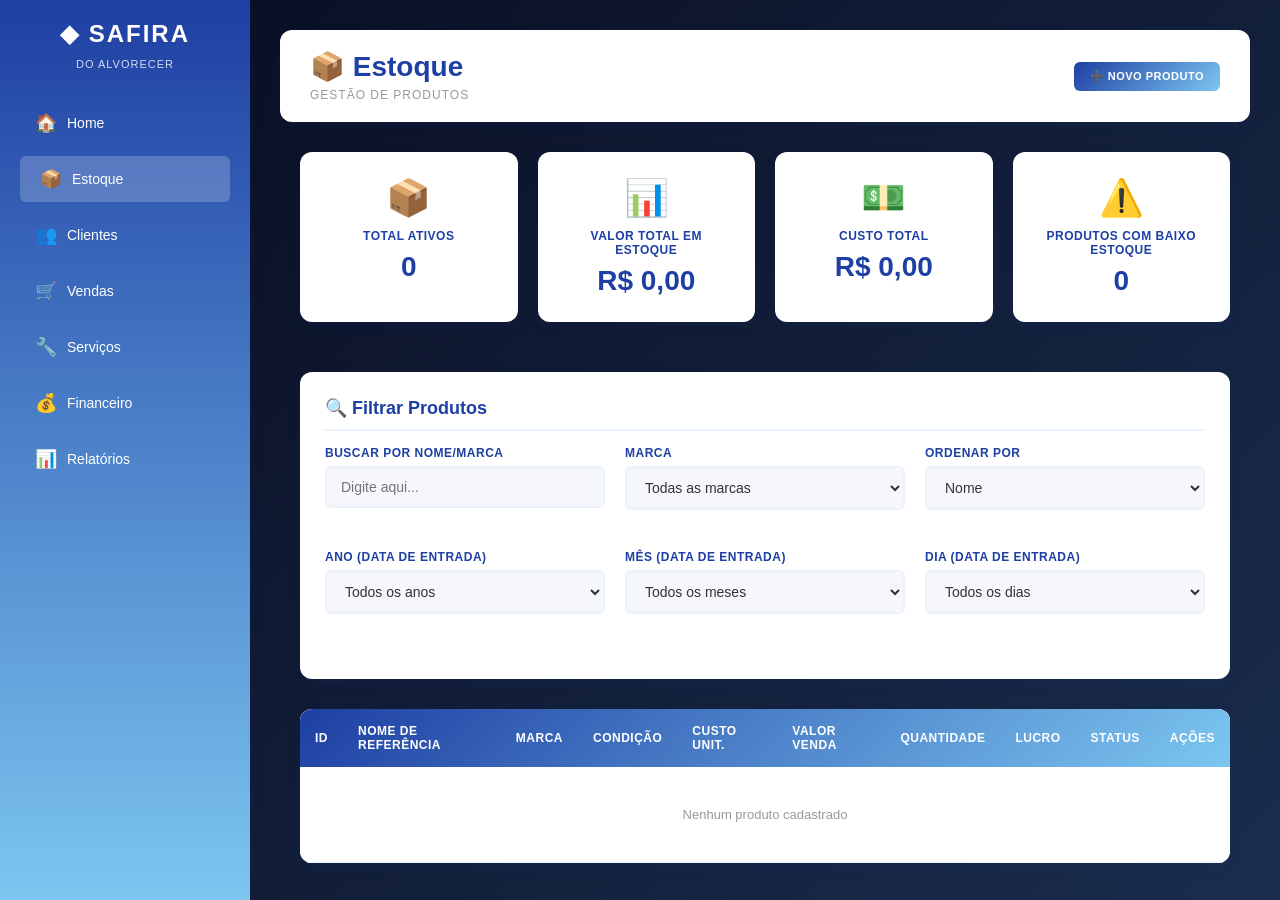
==== commit 14d47426: "Add statistics and filters for product management" ====
--- a/modulos/estoque.html
+++ b/modulos/estoque.html
@@ -79,7 +79,7 @@
             <div style="display: grid; grid-template-columns: repeat(auto-fit, minmax(200px, 1fr)); gap: 20px; margin-bottom: 30px;">
                 <div class="stat-card">
                     <div class="stat-icon">📦</div>
-                    <div class="stat-label">Total de Produtos</div>
+                    <div class="stat-label">Total Ativos</div>
                     <div class="stat-value" id="totalProdutos">0</div>
                 </div>
                 <div class="stat-card">
@@ -88,6 +88,11 @@
                     <div class="stat-value" id="valorTotalEstoque">R$ 0</div>
                 </div>
                 <div class="stat-card">
+                    <div class="stat-icon">💵</div>
+                    <div class="stat-label">Custo Total</div>
+                    <div class="stat-value" id="custoTotalEstoque">R$ 0</div>
+                </div>
+                <div class="stat-card">
                     <div class="stat-icon">⚠️</div>
                     <div class="stat-label">Produtos com Baixo Estoque</div>
                     <div class="stat-value" id="baixoEstoque">0</div>
@@ -116,6 +121,39 @@
                             <option value="nome">Nome</option>
                             <option value="preco">Preço</option>
                             <option value="estoque">Quantidade</option>
+                        </select>
+                    </div>
+                </div>
+
+                <div class="form-row">
+                    <div class="form-group">
+                        <label>Ano (Data de Entrada)</label>
+                        <select id="filtroAno" onchange="filtrarTabela()">
+                            <option value="">Todos os anos</option>
+                        </select>
+                    </div>
+                    <div class="form-group">
+                        <label>Mês (Data de Entrada)</label>
+                        <select id="filtroMes" onchange="filtrarTabela()">
+                            <option value="">Todos os meses</option>
+                            <option value="01">Janeiro</option>
+                            <option value="02">Fevereiro</option>
+                            <option value="03">Março</option>
+                            <option value="04">Abril</option>
+                            <option value="05">Maio</option>
+                            <option value="06">Junho</option>
+                            <option value="07">Julho</option>
+                            <option value="08">Agosto</option>
+                            <option value="09">Setembro</option>
+                            <option value="10">Outubro</option>
+                            <option value="11">Novembro</option>
+                            <option value="12">Dezembro</option>
+                        </select>
+                    </div>
+                    <div class="form-group">
+                        <label>Dia (Data de Entrada)</label>
+                        <select id="filtroDia" onchange="filtrarTabela()">
+                            <option value="">Todos os dias</option>
                         </select>
                     </div>
                 </div>
@@ -134,12 +172,13 @@
                             <th>Valor Venda</th>
                             <th>Quantidade</th>
                             <th>Lucro</th>
+                            <th>Status</th>
                             <th>Ações</th>
                         </tr>
                     </thead>
                     <tbody id="tbody">
                         <tr>
-                            <td colspan="9" style="text-align: center; padding: 40px;">
+                            <td colspan="10" style="text-align: center; padding: 40px;">
                                 <div class="loading">
                                     <div class="spinner"></div>
                                     <p>Carregando produtos...</p>
@@ -157,7 +196,7 @@
     <div class="modal" id="modalAdicionar">
         <div class="modal-content modal-content-lg">
             <button class="modal-close" onclick="fecharModalAdicionar()">✕</button>
-            <div class="modal-header">➕ Novo Produto</div>
+            <div class="modal-header" id="modalProdutoTitulo">➕ Novo Produto</div>
 
             <div class="modal-body">
                 <div class="info-box">
@@ -362,6 +401,7 @@
 
     <script>
         let todosProdutos = [];
+        let produtoEmEdicaoIndex = null;
 
         // Carregar produtos ao abrir a página
         document.addEventListener('DOMContentLoaded', function() {
@@ -375,6 +415,7 @@
 
             preencherTabela(produtos);
             carregarMarcas();
+            carregarFiltrosData();
             atualizarEstatisticas(produtos);
         }
 
@@ -384,7 +425,7 @@
             if (produtos.length === 0) {
                 tbody.innerHTML = `
                     <tr>
-                        <td colspan="9" style="text-align: center; padding: 40px;">
+                        <td colspan="10" style="text-align: center; padding: 40px;">
                             <p style="color: #999;">Nenhum produto cadastrado</p>
                         </td>
                     </tr>
@@ -393,20 +434,27 @@
             }
 
             // Ordem esperada vinda da planilha (ajuste os índices se a ordem das colunas mudar):
-            // p[0]=ID, p[1]=nomeReferencia, p[2]=marca, p[3]=condicao,
-            // p[4]=custUnitario, p[5]=valorVenda, p[6]=quantidade, p[7]=lucroBruto
+            // p[0]=id, p[1]=nomeReferencia, p[2]=marca, p[3]=modelo, p[4]=cor,
+            // p[5]=condicao, p[6]=especificacao, p[7]=tipoCodig, p[8]=codigo,
+            // p[9]=dataEntrada, p[10]=custUnitario, p[11]=margem, p[12]=quantidade,
+            // p[13]=custoTotal, p[14]=valorUnitario, p[15]=valorTotal, p[16]=valorVenda,
+            // p[17]=valorLiquido, p[18]=lucroBruto, p[19]=observacoes, p[20]=status
             tbody.innerHTML = produtos.map((p, index) => {
-                const custo = parseFloat(p[4]) || 0;
-                const venda = parseFloat(p[5]) || 0;
-                const qtd = parseInt(p[6]) || 0;
-                const lucro = parseFloat(p[7]) || 0;
+                const custo = parseFloat(p[10]) || 0;
+                const venda = parseFloat(p[16]) || 0;
+                const qtd = parseInt(p[12]) || 0;
+                const lucro = parseFloat(p[18]) || 0;
+                const status = p[20] || 'Disponível';
+                const statusBadge = status === 'Vendido'
+                    ? `<span class="badge badge-primary">Vendido</span>`
+                    : `<span class="badge badge-success">Disponível</span>`;
 
                 return `
                     <tr>
                         <td>${p[0]}</td>
                         <td><strong>${p[1]}</strong></td>
                         <td>${p[2] || '-'}</td>
-                        <td>${p[3] || '-'}</td>
+                        <td>${p[5] || '-'}</td>
                         <td>${formatarMoeda(custo)}</td>
                         <td>${formatarMoeda(venda)}</td>
                         <td>
@@ -415,6 +463,7 @@
                         <td>
                             <strong style="color: var(--verde)">${formatarMoeda(lucro)}</strong>
                         </td>
+                        <td>${statusBadge}</td>
                         <td>
                             <button class="btn btn-secondary btn-small"
                                     onclick="editarProduto(${index})">✏️</button>
@@ -439,24 +488,71 @@
             });
         }
 
+        function carregarFiltrosData() {
+            // Ano: baseado nas datas de entrada existentes
+            const anos = [...new Set(
+                todosProdutos
+                    .map(p => (p[9] || '').substring(0, 4))
+                    .filter(a => a && a.length === 4)
+            )].sort((a, b) => b - a);
+
+            const selectAno = document.getElementById('filtroAno');
+            const anoSelecionado = selectAno.value;
+            selectAno.innerHTML = '<option value="">Todos os anos</option>';
+            anos.forEach(ano => {
+                const option = document.createElement('option');
+                option.value = ano;
+                option.textContent = ano;
+                selectAno.appendChild(option);
+            });
+            selectAno.value = anoSelecionado;
+
+            // Dia: 01 a 31 (fixo)
+            const selectDia = document.getElementById('filtroDia');
+            if (selectDia.options.length <= 1) {
+                for (let d = 1; d <= 31; d++) {
+                    const dd = String(d).padStart(2, '0');
+                    const option = document.createElement('option');
+                    option.value = dd;
+                    option.textContent = dd;
+                    selectDia.appendChild(option);
+                }
+            }
+        }
+
         function atualizarEstatisticas(produtos) {
-            const total = produtos.length;
-            const valorTotal = produtos.reduce((sum, p) => sum + ((parseFloat(p[5]) || 0) * (parseInt(p[6]) || 0)), 0);
-            const baixo = produtos.filter(p => (parseInt(p[6]) || 0) <= 5).length;
+            const ativos = produtos.filter(p => (p[20] || 'Disponível') !== 'Vendido');
+
+            const total = ativos.length;
+            const valorTotal = ativos.reduce((sum, p) => sum + ((parseFloat(p[16]) || 0) * (parseInt(p[12]) || 0)), 0);
+            const custoTotal = ativos.reduce((sum, p) => sum + ((parseFloat(p[10]) || 0) * (parseInt(p[12]) || 0)), 0);
+            const baixo = ativos.filter(p => (parseInt(p[12]) || 0) <= 5).length;
 
             document.getElementById('totalProdutos').textContent = total;
             document.getElementById('valorTotalEstoque').textContent = formatarMoeda(valorTotal);
+            document.getElementById('custoTotalEstoque').textContent = formatarMoeda(custoTotal);
             document.getElementById('baixoEstoque').textContent = baixo;
         }
 
         function filtrarTabela() {
             const busca = document.getElementById('buscaNome').value.toLowerCase();
             const marca = document.getElementById('filtroMarca').value;
+            const ano = document.getElementById('filtroAno').value;
+            const mes = document.getElementById('filtroMes').value;
+            const dia = document.getElementById('filtroDia').value;
 
             let filtrado = todosProdutos.filter(p => {
                 const matchBusca = !busca || (p[1] || '').toLowerCase().includes(busca) || (p[2] || '').toLowerCase().includes(busca);
                 const matchMarca = !marca || p[2] === marca;
-                return matchBusca && matchMarca;
+
+                // dataEntrada no formato YYYY-MM-DD (p[9])
+                const dataEntrada = p[9] || '';
+                const [anoP, mesP, diaP] = dataEntrada.split('-');
+                const matchAno = !ano || anoP === ano;
+                const matchMes = !mes || mesP === mes;
+                const matchDia = !dia || diaP === dia;
+
+                return matchBusca && matchMarca && matchAno && matchMes && matchDia;
             });
 
             preencherTabela(filtrado);
@@ -464,12 +560,45 @@
         }
 
         function abrirModalAdicionar() {
+            produtoEmEdicaoIndex = null;
+            document.getElementById('modalProdutoTitulo').textContent = '➕ Novo Produto';
             document.getElementById('modalAdicionar').classList.add('show');
             document.getElementById('formProduto').reset();
             document.getElementById('imagePreview').innerHTML = '';
             document.getElementById('dataEntrada').value = obterDataHoje();
             calcularValores();
             gerarNomeReferencia();
+        }
+
+        function abrirModalEditar(index) {
+            const p = todosProdutos[index];
+            if (!p) return;
+
+            produtoEmEdicaoIndex = index;
+            document.getElementById('modalProdutoTitulo').textContent = '✏️ Editar Produto';
+
+            document.getElementById('formProduto').reset();
+            document.getElementById('imagePreview').innerHTML = '';
+
+            document.getElementById('marca').value = p[2] || '';
+            document.getElementById('modelo').value = p[3] || '';
+            document.getElementById('cor').value = p[4] || '';
+            document.getElementById('condicao').value = p[5] || '';
+            document.getElementById('especificacao').value = p[6] || '';
+            document.getElementById('tipoCodig').value = p[7] || '';
+            document.getElementById('codigo').value = p[8] || '';
+            document.getElementById('dataEntrada').value = p[9] || obterDataHoje();
+            document.getElementById('custUnitario').value = parseFloat(p[10]) || 0;
+            document.getElementById('margem').value = parseFloat(p[11]) || 100;
+            document.getElementById('quantidade').value = parseInt(p[12]) || 1;
+            document.getElementById('observacoes').value = p[19] || '';
+
+            // Fotos não ficam salvas (só servem de preview no momento do cadastro),
+            // então na edição elas aparecem em branco — se precisar trocar, é só enviar de novo.
+
+            document.getElementById('modalAdicionar').classList.add('show');
+            gerarNomeReferencia();
+            calcularValores();
         }
 
         function fecharModalAdicionar() {
@@ -627,10 +756,23 @@
                 observacoes: document.getElementById('observacoes').value
             };
 
-            const resultado = await salvarProduto(payload);
+            let resultado;
+
+            if (produtoEmEdicaoIndex !== null) {
+                // Modo edição: mantém o status que o produto já tinha (Disponível/Vendido)
+                const produtoAtual = todosProdutos[produtoEmEdicaoIndex];
+                const id = produtoAtual[0];
+                payload.status = produtoAtual[20] || 'Disponível';
+                resultado = await atualizarProduto(id, payload);
+            } else {
+                // Modo criação: todo produto novo entra como Disponível;
+                // vira "Vendido" lá no módulo de Vendas (ainda não implementado)
+                payload.status = 'Disponível';
+                resultado = await salvarProduto(payload);
+            }
 
             if (resultado.status === 'sucesso') {
-                mostrarSucesso('Produto salvo com sucesso! ✅');
+                mostrarSucesso(produtoEmEdicaoIndex !== null ? 'Produto atualizado com sucesso! ✅' : 'Produto salvo com sucesso! ✅');
                 fecharModalAdicionar();
                 setTimeout(() => carregarProdutos(), 1000);
             } else {
@@ -639,7 +781,7 @@
         }
 
         function editarProduto(index) {
-            mostrarAviso('Edição em desenvolvimento 🚧');
+            abrirModalEditar(index);
         }
 
         function deletarProduto(index) {
